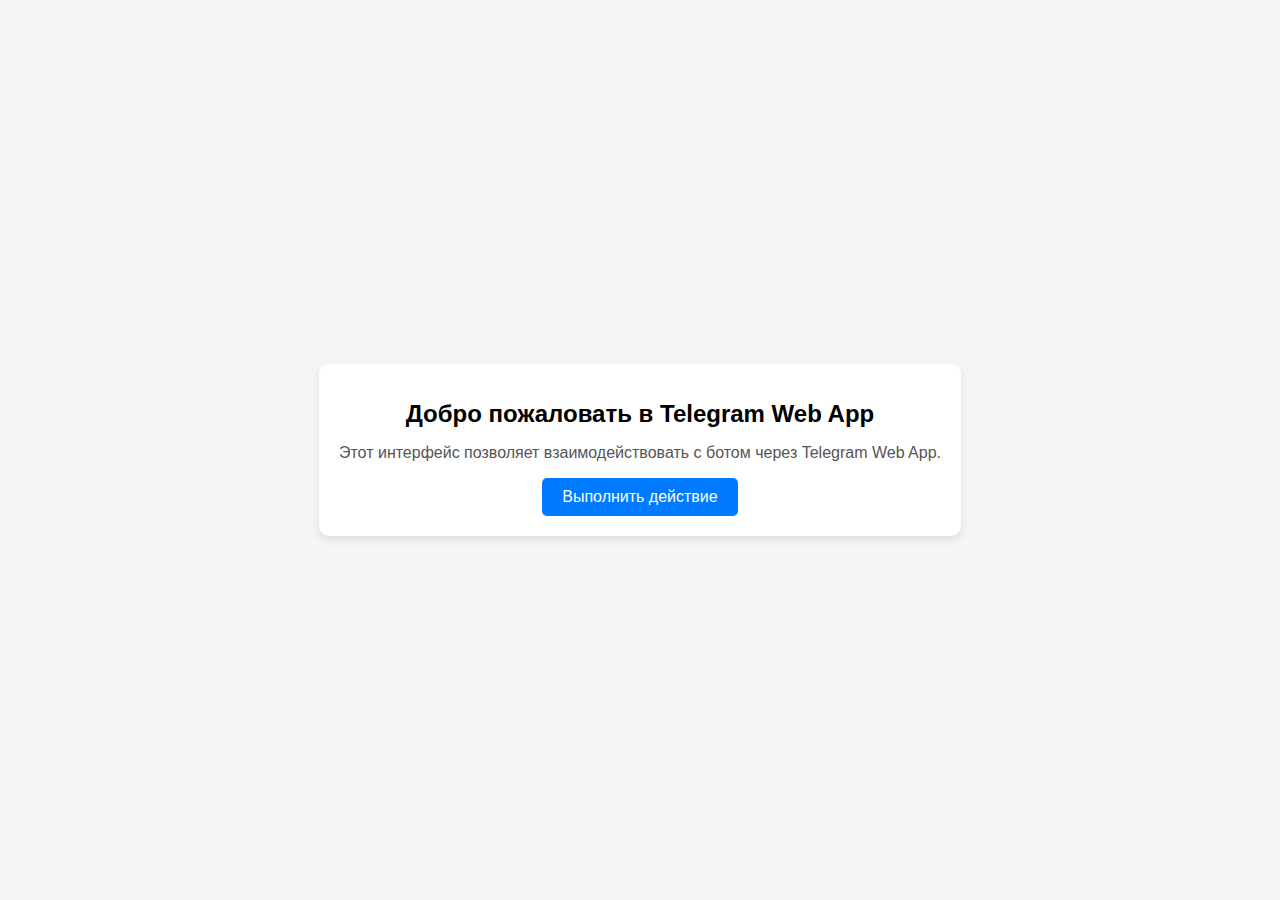
==== docs/index.html @ 115016dd "v0.0.1 docs for site" ====
<!DOCTYPE html>
<html lang="en">
<head>
    <meta charset="UTF-8">
    <meta name="viewport" content="width=device-width, initial-scale=1.0">
    <title>Telegram Web App</title>

    <!-- Описание страницы -->
    <style>
        body {
            font-family: Arial, sans-serif;
            margin: 0;
            padding: 0;
            display: flex;
            justify-content: center;
            align-items: center;
            height: 100vh;
            background-color: #f5f5f5;
        }

        .container {
            text-align: center;
            background: #fff;
            padding: 20px;
            border-radius: 10px;
            box-shadow: 0 4px 8px rgba(0, 0, 0, 0.1);
        }

        h1 {
            font-size: 24px;
            margin-bottom: 10px;
        }

        p {
            font-size: 16px;
            color: #555;
        }

        button {
            padding: 10px 20px;
            font-size: 16px;
            color: #fff;
            background: #007bff;
            border: none;
            border-radius: 5px;
            cursor: pointer;
            transition: background 0.3s;
        }

        button:hover {
            background: #0056b3;
        }
    </style>
</head>
<body>
    <div class="container">
        <h1>Добро пожаловать в Telegram Web App</h1>
        <p>Этот интерфейс позволяет взаимодействовать с ботом через Telegram Web App.</p>
        <button id="actionButton">Выполнить действие</button>
    </div>

    <!-- Подключение скрипта -->
    <script>
        // Получаем кнопку из HTML
        const actionButton = document.getElementById('actionButton');

        // Обработчик события нажатия кнопки
        actionButton.addEventListener('click', () => {
            // Проверяем, доступен ли Telegram Web App
            if (window.Telegram.WebApp) {
                Telegram.WebApp.showAlert("Действие выполнено!");
            } else {
                alert("Telegram Web App недоступен.");
            }
        });
    </script>
</body>
</html>
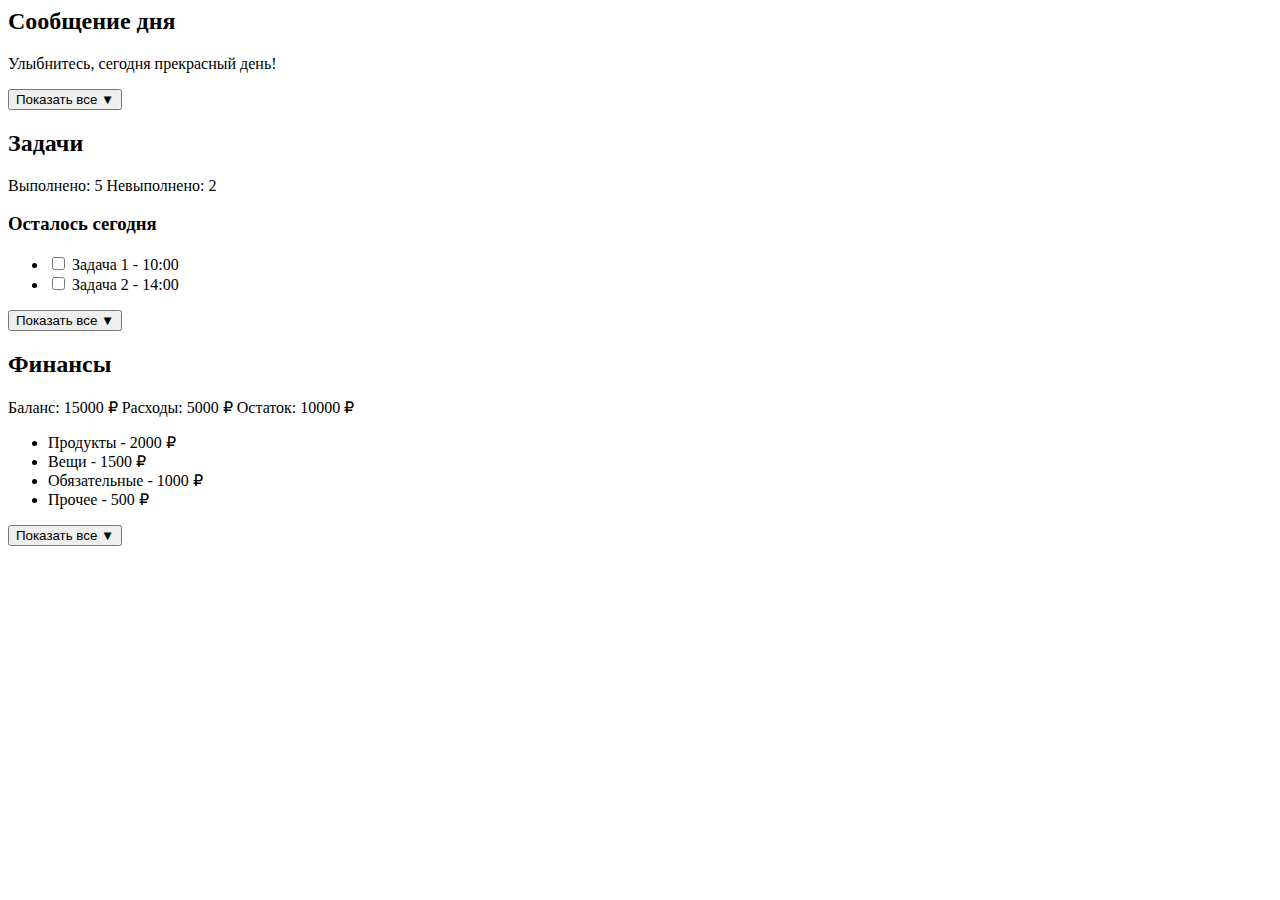
==== commit 99405d0a: "v0.0.2 site prototype" ====
--- a/docs/index.html
+++ b/docs/index.html
@@ -1,78 +1,55 @@
-<!DOCTYPE html>
-<html lang="en">
-<head>
-    <meta charset="UTF-8">
-    <meta name="viewport" content="width=device-width, initial-scale=1.0">
-    <title>Telegram Web App</title>
-
-    <!-- Описание страницы -->
-    <style>
-        body {
-            font-family: Arial, sans-serif;
-            margin: 0;
-            padding: 0;
-            display: flex;
-            justify-content: center;
-            align-items: center;
-            height: 100vh;
-            background-color: #f5f5f5;
-        }
-
-        .container {
-            text-align: center;
-            background: #fff;
-            padding: 20px;
-            border-radius: 10px;
-            box-shadow: 0 4px 8px rgba(0, 0, 0, 0.1);
-        }
-
-        h1 {
-            font-size: 24px;
-            margin-bottom: 10px;
-        }
-
-        p {
-            font-size: 16px;
-            color: #555;
-        }
-
-        button {
-            padding: 10px 20px;
-            font-size: 16px;
-            color: #fff;
-            background: #007bff;
-            border: none;
-            border-radius: 5px;
-            cursor: pointer;
-            transition: background 0.3s;
-        }
-
-        button:hover {
-            background: #0056b3;
-        }
-    </style>
-</head>
 <body>
     <div class="container">
-        <h1>Добро пожаловать в Telegram Web App</h1>
-        <p>Этот интерфейс позволяет взаимодействовать с ботом через Telegram Web App.</p>
-        <button id="actionButton">Выполнить действие</button>
+        <!-- Сообщения -->
+        <div class="section messages">
+            <h2 class="section-title">Сообщение дня</h2>
+            <div class="section-body">
+                <p id="dailyMessage">Улыбнитесь, сегодня прекрасный день!</p>
+            </div>
+            <button class="expand-button" id="showAllMessages" data-tg-action="showDailyMessage">Показать все <span>&#x25BC;</span></button>
+        </div>
+
+        <!-- Задачи -->
+        <div class="section tasks">
+            <h2 class="section-title">Задачи</h2>
+            <div class="section-body">
+                <div class="header">
+                    <span class="completed">Выполнено: 5</span>
+                    <span class="pending">Невыполнено: 2</span>
+                </div>
+                <div class="today">
+                    <h3>Осталось сегодня</h3>
+                    <ul>
+                        <li><input type="checkbox"> Задача 1 - 10:00</li>
+                        <li><input type="checkbox"> Задача 2 - 14:00</li>
+                    </ul>
+                </div>
+            </div>
+            <button class="expand-button" id="showAllTasks" data-tg-action="showTasks">Показать все <span>&#x25BC;</span></button>
+        </div>
+
+        <!-- Финансы -->
+        <div class="section finances">
+            <h2 class="section-title">Финансы</h2>
+            <div class="section-body">
+                <div class="header">
+                    <span class="balance">Баланс: 15000 ₽</span>
+                    <span class="expenses">Расходы: 5000 ₽</span>
+                    <span class="remaining">Остаток: 10000 ₽</span>
+                </div>
+                <div class="categories">
+                    <ul>
+                        <li>Продукты - 2000 ₽</li>
+                        <li>Вещи - 1500 ₽</li>
+                        <li>Обязательные - 1000 ₽</li>
+                        <li>Прочее - 500 ₽</li>
+                    </ul>
+                </div>
+            </div>
+            <button class="expand-button" id="showAllFinances" data-tg-action="showFinances">Показать все <span>&#x25BC;</span></button>
+        </div>
     </div>
 
-    <!-- Подключение скрипта -->
-    <script>
-        // Получаем кнопку из HTML
-        const actionButton = document.getElementById('actionButton');
-
-        // Обработчик события нажатия кнопки
-        actionButton.addEventListener('click', () => {
-            // Проверяем, доступен ли Telegram Web App
-            if (window.Telegram.WebApp) {
-                Telegram.WebApp.showAlert("Действие выполнено!");
-            } else {
-                alert("Telegram Web App недоступен.");
-            }
-        });
-    </script>
+    <script src="app.js"></script>
 </body>
-</html>
+</html>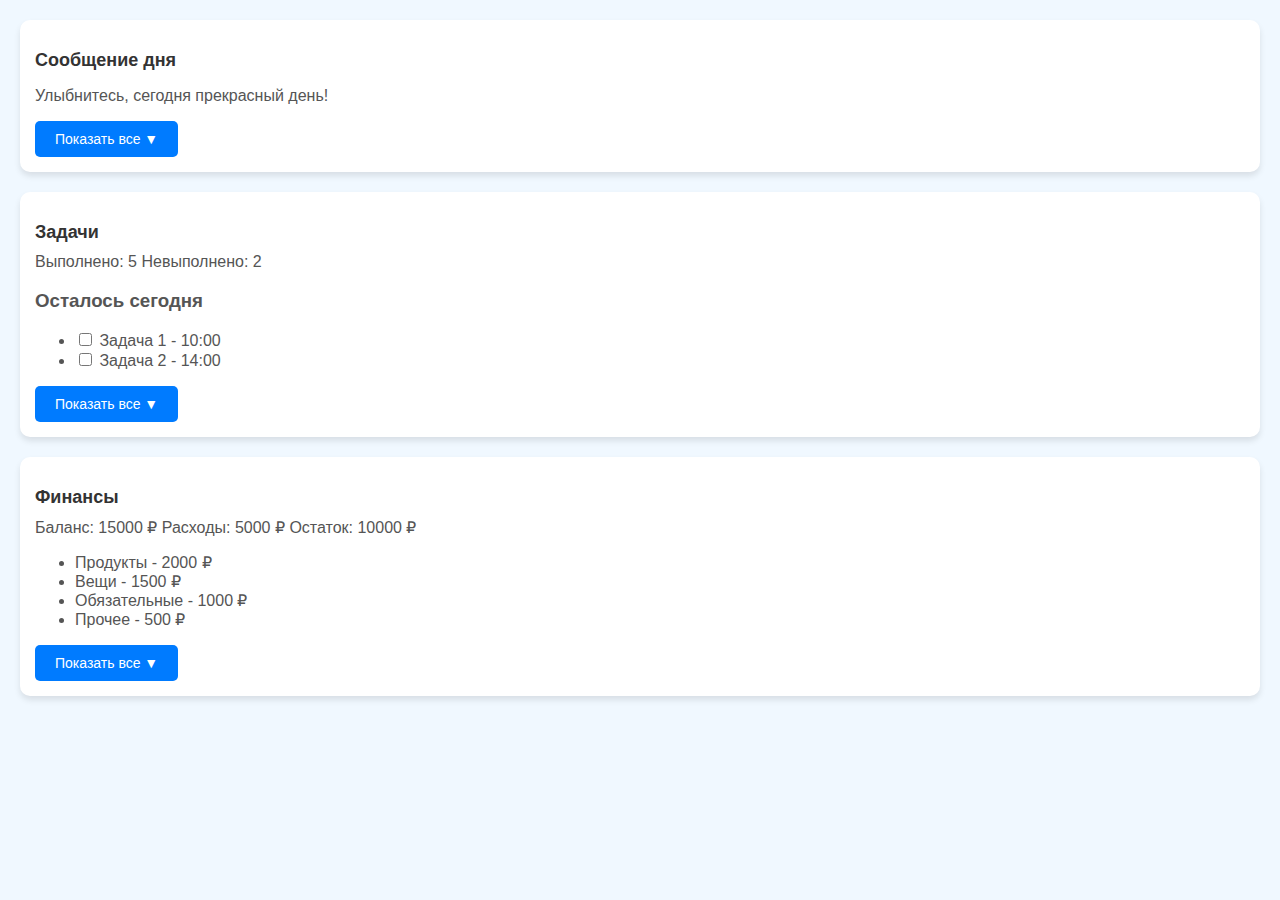
==== commit 94a982fe: "v0.0.2 site prototype" ====
--- a/docs/index.html
+++ b/docs/index.html
@@ -1,3 +1,11 @@
+<!DOCTYPE html>
+<html lang="en">
+<head>
+    <meta charset="UTF-8">
+    <meta name="viewport" content="width=device-width, initial-scale=1.0">
+    <title>Note Manager</title>
+    <link rel="stylesheet" href="styles.css">
+</head>
 <body>
     <div class="container">
         <!-- Сообщения -->
--- a/docs/styles.css
+++ b/docs/styles.css
@@ -0,0 +1,46 @@
+body {
+    font-family: Arial, sans-serif;
+    margin: 0;
+    padding: 0;
+    background-color: #f0f8ff;
+}
+
+.container {
+    padding: 20px;
+    display: flex;
+    flex-direction: column;
+    gap: 20px;
+}
+
+.section {
+    background: #ffffff;
+    border-radius: 10px;
+    box-shadow: 0 4px 6px rgba(0, 0, 0, 0.1);
+    padding: 15px;
+}
+
+.section-title {
+    font-size: 18px;
+    margin-bottom: 10px;
+    color: #333;
+}
+
+.section-body {
+    font-size: 16px;
+    color: #555;
+    margin-bottom: 10px;
+}
+
+.expand-button {
+    padding: 10px 20px;
+    font-size: 14px;
+    color: #ffffff;
+    background: #007bff;
+    border: none;
+    border-radius: 5px;
+    cursor: pointer;
+}
+
+.expand-button:hover {
+    background: #0056b3;
+}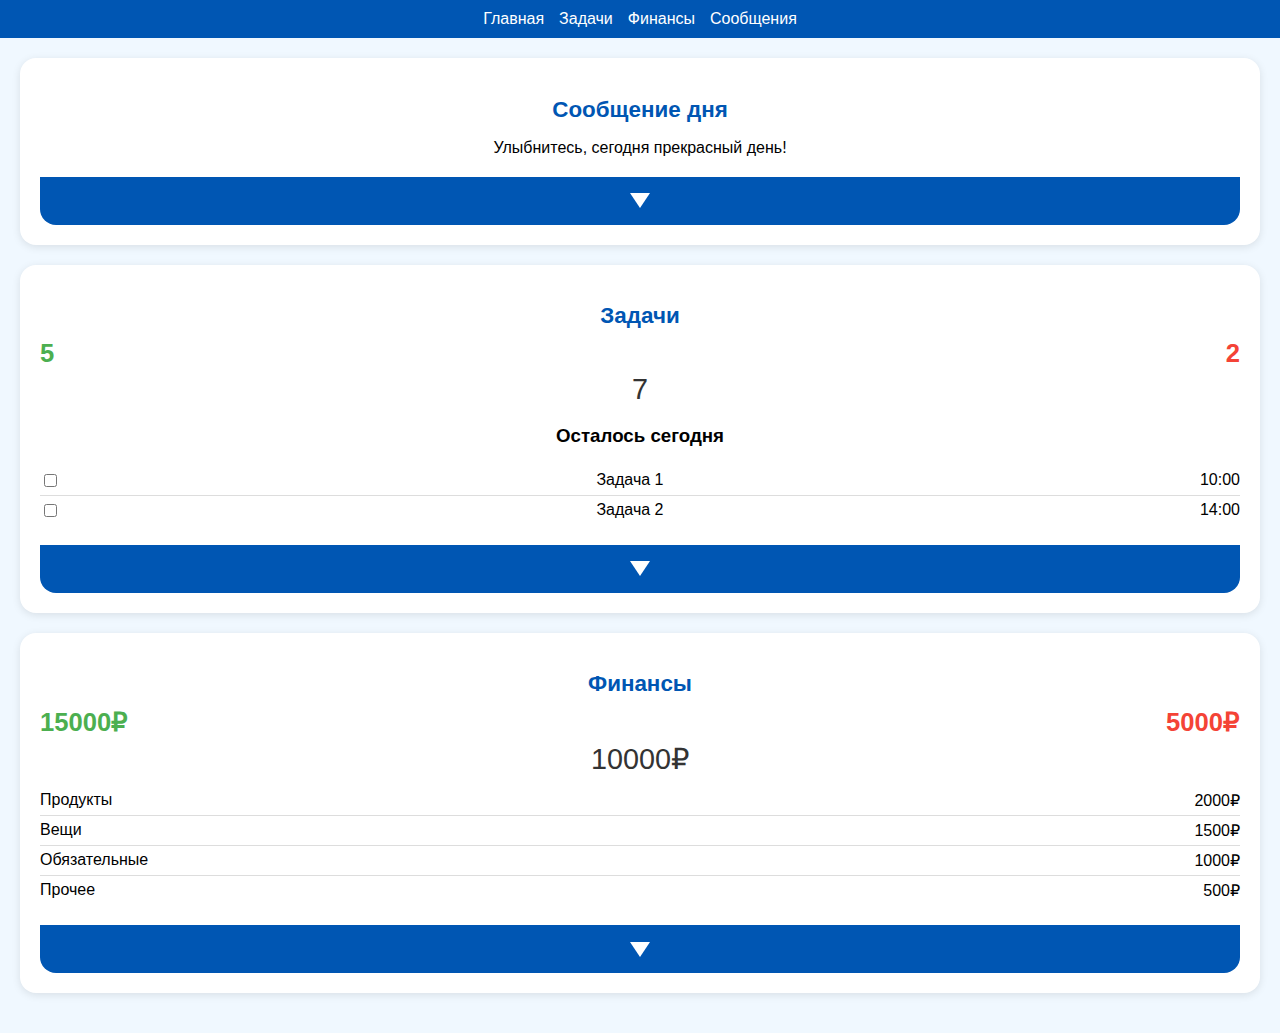
==== commit 86a43c9f: "v0.0.3 site prototype" ====
--- a/docs/index.html
+++ b/docs/index.html
@@ -1,5 +1,5 @@
 <!DOCTYPE html>
-<html lang="en">
+<html lang="ru">
 <head>
     <meta charset="UTF-8">
     <meta name="viewport" content="width=device-width, initial-scale=1.0">
@@ -7,57 +7,63 @@
     <link rel="stylesheet" href="styles.css">
 </head>
 <body>
+    <nav>
+        <ul>
+            <li><a href="#">Главная</a></li>
+            <li><a href="#">Задачи</a></li>
+            <li><a href="#">Финансы</a></li>
+            <li><a href="#">Сообщения</a></li>
+        </ul>
+    </nav>
     <div class="container">
-        <!-- Сообщения -->
-        <div class="section messages">
+        <!-- Сообщение дня -->
+        <div class="section">
             <h2 class="section-title">Сообщение дня</h2>
-            <div class="section-body">
-                <p id="dailyMessage">Улыбнитесь, сегодня прекрасный день!</p>
-            </div>
-            <button class="expand-button" id="showAllMessages" data-tg-action="showDailyMessage">Показать все <span>&#x25BC;</span></button>
+            <p class="section-content">Улыбнитесь, сегодня прекрасный день!</p>
+            <div class="footer-line" data-tg-action="showDailyMessage"></div>
         </div>
 
         <!-- Задачи -->
-        <div class="section tasks">
+        <div class="section">
             <h2 class="section-title">Задачи</h2>
+            <div class="numbers">
+                <div class="colored-numbers">
+                    <span class="green">5</span>
+                    <span class="red">2</span>
+                </div>
+                <div class="black-number">7</div>
+            </div>
             <div class="section-body">
-                <div class="header">
-                    <span class="completed">Выполнено: 5</span>
-                    <span class="pending">Невыполнено: 2</span>
-                </div>
-                <div class="today">
-                    <h3>Осталось сегодня</h3>
-                    <ul>
-                        <li><input type="checkbox"> Задача 1 - 10:00</li>
-                        <li><input type="checkbox"> Задача 2 - 14:00</li>
-                    </ul>
-                </div>
+                <h3>Осталось сегодня</h3>
+                <ul>
+                    <li><input type="checkbox"> Задача 1 <span>10:00</span></li>
+                    <li><input type="checkbox"> Задача 2 <span>14:00</span></li>
+                </ul>
             </div>
-            <button class="expand-button" id="showAllTasks" data-tg-action="showTasks">Показать все <span>&#x25BC;</span></button>
+            <div class="footer-line" data-tg-action="showTasks"></div>
         </div>
 
         <!-- Финансы -->
-        <div class="section finances">
+        <div class="section">
             <h2 class="section-title">Финансы</h2>
+            <div class="numbers">
+                <div class="colored-numbers">
+                    <span class="green">15000₽</span>
+                    <span class="red">5000₽</span>
+                </div>
+                <div class="black-number">10000₽</div>
+            </div>
             <div class="section-body">
-                <div class="header">
-                    <span class="balance">Баланс: 15000 ₽</span>
-                    <span class="expenses">Расходы: 5000 ₽</span>
-                    <span class="remaining">Остаток: 10000 ₽</span>
-                </div>
-                <div class="categories">
-                    <ul>
-                        <li>Продукты - 2000 ₽</li>
-                        <li>Вещи - 1500 ₽</li>
-                        <li>Обязательные - 1000 ₽</li>
-                        <li>Прочее - 500 ₽</li>
-                    </ul>
-                </div>
+                <ul>
+                    <li>Продукты <span>2000₽</span></li>
+                    <li>Вещи <span>1500₽</span></li>
+                    <li>Обязательные <span>1000₽</span></li>
+                    <li>Прочее <span>500₽</span></li>
+                </ul>
             </div>
-            <button class="expand-button" id="showAllFinances" data-tg-action="showFinances">Показать все <span>&#x25BC;</span></button>
+            <div class="footer-line" data-tg-action="showFinances"></div>
         </div>
     </div>
-
     <script src="app.js"></script>
 </body>
 </html>--- a/docs/styles.css
+++ b/docs/styles.css
@@ -5,42 +5,111 @@
     background-color: #f0f8ff;
 }
 
+nav {
+    background-color: #0056b3;
+    color: white;
+    padding: 10px 20px;
+    text-align: center;
+}
+
+nav ul {
+    list-style: none;
+    margin: 0;
+    padding: 0;
+    display: flex;
+    justify-content: center;
+    gap: 15px;
+}
+
+nav ul li a {
+    color: white;
+    text-decoration: none;
+    font-size: 1rem;
+}
+
 .container {
     padding: 20px;
-    display: flex;
-    flex-direction: column;
-    gap: 20px;
 }
 
 .section {
     background: #ffffff;
-    border-radius: 10px;
-    box-shadow: 0 4px 6px rgba(0, 0, 0, 0.1);
-    padding: 15px;
+    border-radius: 16px;
+    box-shadow: 0 2px 8px rgba(0, 0, 0, 0.1);
+    margin-bottom: 20px;
+    text-align: center;
+    padding: 20px;
 }
 
 .section-title {
-    font-size: 18px;
+    font-size: 1.4rem;
+    color: #0056b3;
     margin-bottom: 10px;
+}
+
+.numbers {
+    margin: 10px 0;
+}
+
+.colored-numbers {
+    display: flex;
+    justify-content: space-between;
+    margin-bottom: 5px;
+}
+
+.colored-numbers span {
+    font-size: 1.6rem;
+    font-weight: bold;
+}
+
+.green {
+    color: #4caf50;
+}
+
+.red {
+    color: #f44336;
+}
+
+.black-number {
+    font-size: 1.8rem;
     color: #333;
 }
 
-.section-body {
-    font-size: 16px;
-    color: #555;
-    margin-bottom: 10px;
+.section-body ul {
+    list-style: none;
+    padding: 0;
+    margin: 0;
+    text-align: left;
 }
 
-.expand-button {
-    padding: 10px 20px;
-    font-size: 14px;
-    color: #ffffff;
-    background: #007bff;
-    border: none;
-    border-radius: 5px;
-    cursor: pointer;
+.section-body ul li {
+    display: flex;
+    justify-content: space-between;
+    padding: 5px 0;
+    border-bottom: 1px solid #ddd;
 }
 
-.expand-button:hover {
+.section-body ul li:last-child {
+    border-bottom: none;
+}
+
+.footer-line {
+    width: 100%;
+    height: 48px;
     background: #0056b3;
+    border-radius: 0 0 16px 16px;
+    cursor: pointer;
+    margin-top: 20px;
+    display: flex;
+    justify-content: center;
+    align-items: center;
+    position: relative;
+}
+
+.footer-line::after {
+    content: '';
+    width: 0;
+    height: 0;
+    border-left: 10px solid transparent;
+    border-right: 10px solid transparent;
+    border-top: 15px solid white;
 }